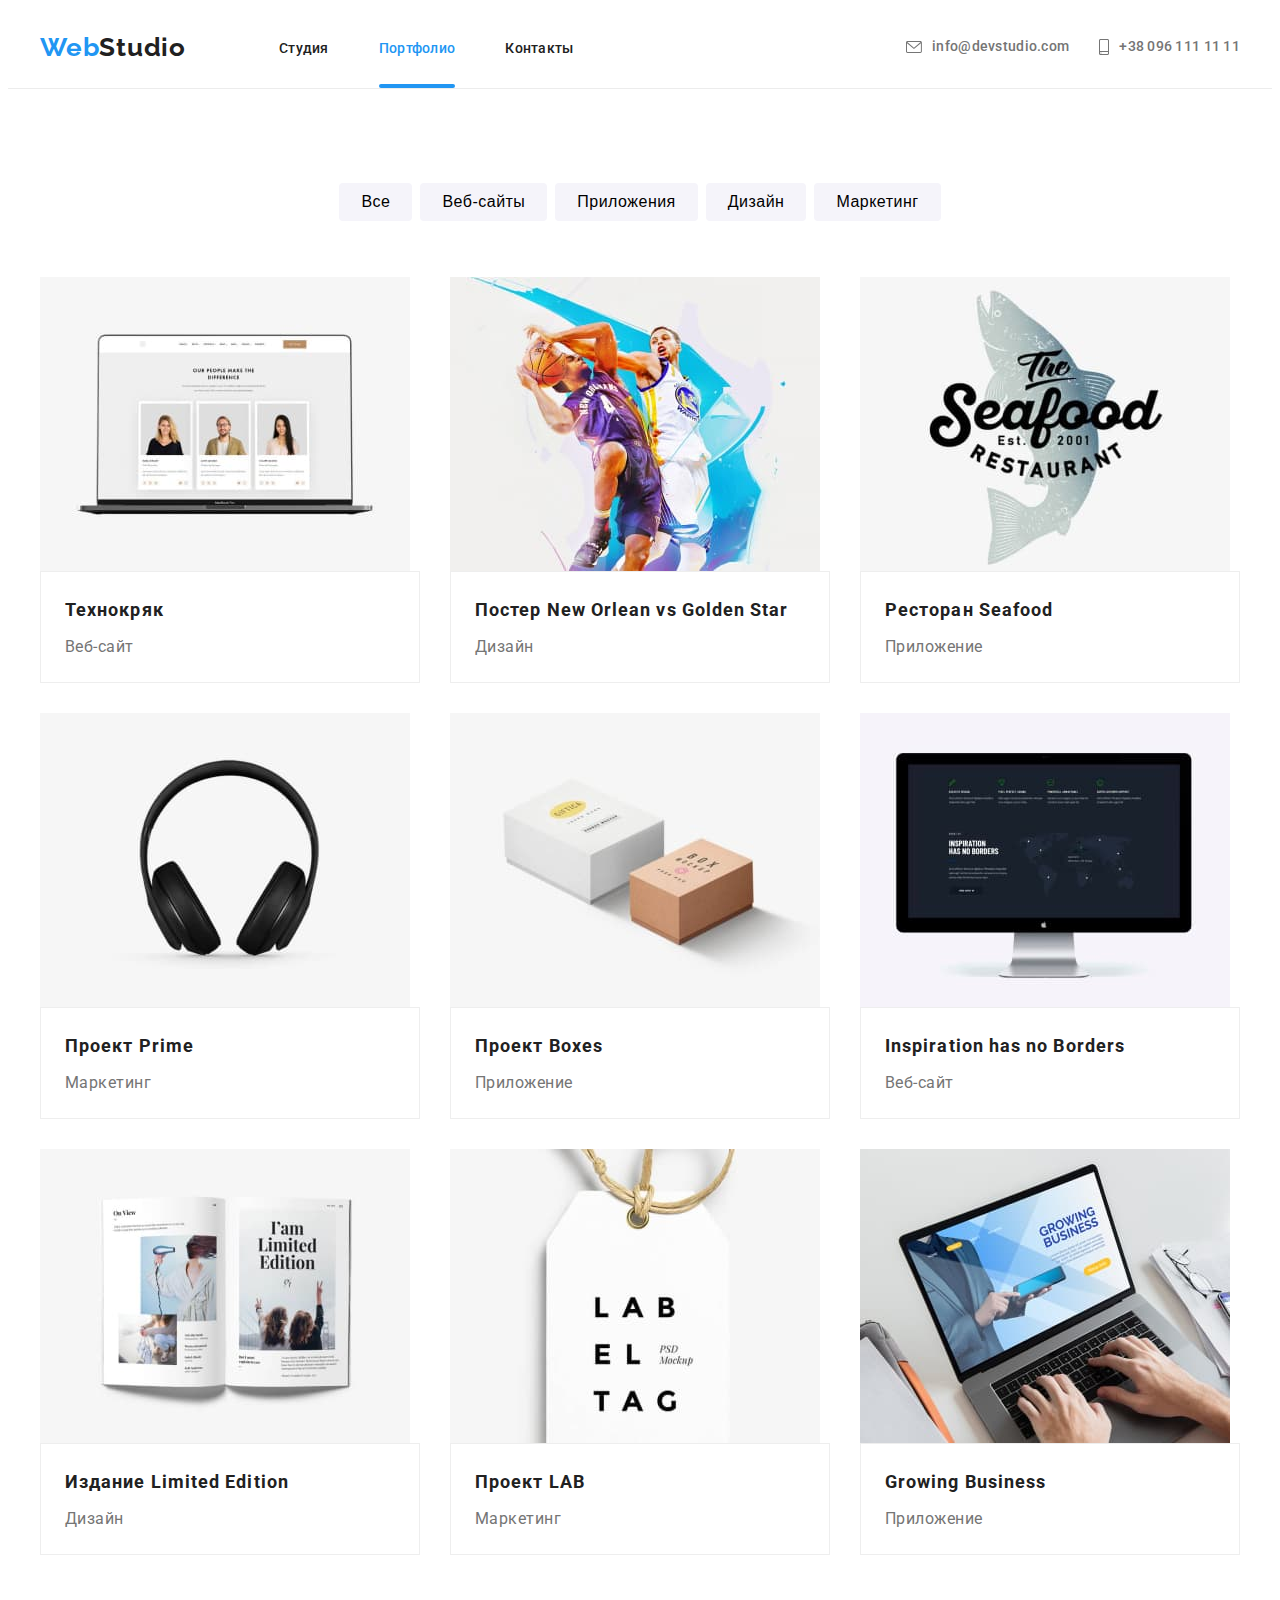
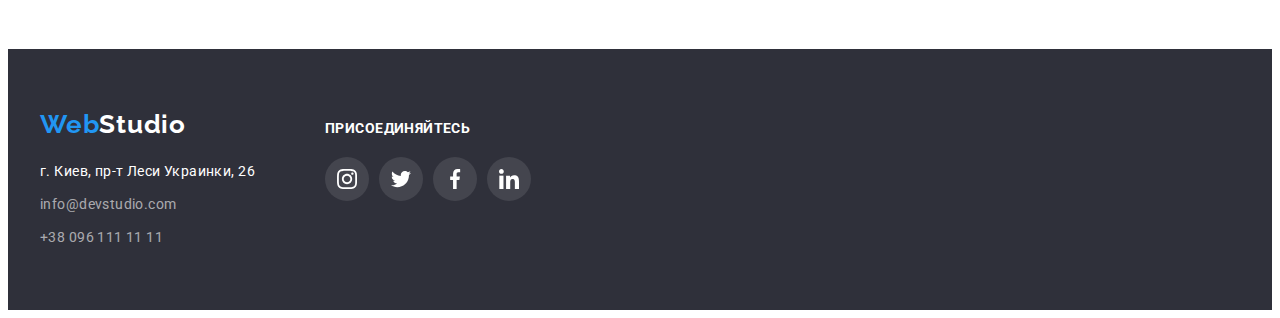
==== portfolio.html @ 65406789 "сделал модалку" ====
<!DOCTYPE html>
<html lang="ru">

<head>
    <meta charset="UTF-8">
    <meta http-equiv="X-UA-Compatible" content="IE=edge">
    <meta name="viewport" content="width=device-width, initial-scale=1.0">
    <title>Портфолио</title>
    <link rel="preconnect" href="https://fonts.gstatic.com">
    <link
        href="https://fonts.googleapis.com/css2?family=Raleway:wght@700&family=Roboto:wght@400;500;700;900&display=swap"
        rel="stylesheet">
    <link rel="stylesheet" href="https://cdnjs.cloudflare.com/ajax/libs/modern-normalize/1.0.0/modern-normalize.min.css"
        integrity="sha512-ISS7cAi1PEhQ8jnbJpJZMd29NlhNj4AWYyLOSp2CE/CsHxTCu+r+t0D2yoJudVrd0/8fTVPUVDzY5Tvli75u/g=="
        crossorigin="anonymous" />
    <link
        rel="stylesheet"
        href="https://cdnjs.cloudflare.com/ajax/libs/animate.css/4.1.1/animate.min.css" />
    <link rel="stylesheet" href="./css/styles.css">
</head>

<body>

    <!--main navigation-->
    <header class="header">
        <div class="container">
            <nav class="navigation">
                <a class="logo logo-dark link" href="./index.html" lang="en">
                    <span class="logo-item">Web</span>Studio</a>

                <ul class="navigation-list list">
                    <li class="navigation-item">
                        <a class="navigation-link link" href="./index.html">Студия</a>
                    </li>

                    <li class="navigation-item">
                        <a class="current navigation-link link" href="./portfolio.html">Портфолио</a>
                    </li>

                    <li class="navigation-item">
                        <a class="navigation-link link" href="">Контакты</a>
                    </li>
                </ul>

            </nav>
            <ul class="navigation-adress list adress-link-dark">
                <li class="navigation-adress-item">
                    <a class="mail-link link" href="mailto:info@devstudio.com">
                        <svg class="mail-icon" width="16px" height="12px">
                            <use href="./images/sprite.svg/symbol-defs.svg#icon-envelope"></use>
                        </svg>
                        info@devstudio.com</a>
                </li>

                <li class="navigation-adress-item">
                    <a class="tel-link link" href="tel:+380961111111">
                        <svg class="tel-icon" width="10px" height="16px">
                            <use href="./images/sprite.svg/symbol-defs.svg#icon-smartphone"></use>
                        </svg>
                        +38 096 111 11 11</a>
                </li>
            </ul>
        </div>
    </header>

    <!--navigation through projects-->
    <main>
        <section class="navigation-projects">
            <div class="container">

                <ul class="navigation-projects-list list">
                    <li class="navigation-projects-item">
                        <button class="navigation-btn" type="button">Все</button>
                    </li>

                    <li class="navigation-projects-item">
                        <button class="navigation-btn" type="button">Веб-сайты</button>
                    </li>

                    <li class="navigation-projects-item">
                        <button class="navigation-btn" type="button">Приложения</button>
                    </li>

                    <li class="navigation-projects-item">
                        <button class="navigation-btn" type="button">Дизайн</button>
                    </li>

                    <li class="navigation-projects-item">
                        <button class="navigation-btn" type="button">Маркетинг</button>
                    </li>
                </ul>
            </div>
            <!--work examples-->
            <div class="container">
                <h2 class="visually-hidden">Проэкты</h2>

                <ul class="projects-list list">
                    <li class="projects-item">
                        <a class="projects-link link" href="">
                            <div class="projects-image">
                                <img src="./images/projects/project1.jpg" alt="на єкране ноутбука анкеті людей"
                                    width="370" height="294">
                                    <p class="overlay">
                                        Технокряк это современная площадка распространения коронавируса. Компании используют эту платформу для цифрового шпионажа и атак на защищённые сервера конкурентов.
                                    </p>
                            </div>
                            <div class="projects-list-wrapper">
                                <h3 class="name-project">Технокряк</h3>
                                <p class="style-project">Веб-сайт</p>
                            </div>
                        </a>
                    </li>

                    <li class="projects-item">
                        <a class="projects-link link" href="">
                            <div class="projects-image">
                                <img src="./images/projects/project2.jpg" alt="два баскетболиста с мячом" width="370"
                                    height="294">
                                     <p class="overlay">
                                        Технокряк это современная площадка распространения коронавируса. Компании используют эту платформу для цифрового шпионажа и атак на защищённые сервера конкурентов.
                                    </p>
                            </div>
                            <div class="projects-list-wrapper">
                                <h3 class="name-project">Постер New Orlean vs Golden Star</h3>
                                <p class="style-project">Дизайн</p>
                            </div>
                        </a>
                    </li>

                    <li class="projects-item">
                        <a class="projects-link link" href="">
                            <div class="projects-image">
                                <img src="./images/projects/project3.jpg" alt="логотип ресторана Seafood" width="370"
                                    height="294">
                                     <p class="overlay">
                                        Технокряк это современная площадка распространения коронавируса. Компании используют эту платформу для цифрового шпионажа и атак на защищённые сервера конкурентов.
                                    </p>
                            </div>
                            <div class="projects-list-wrapper">
                                <h3 class="name-project">Ресторан Seafood</h3>
                                <p class="style-project">Приложение</p>
                            </div>
                        </a>
                    </li>

                    <li class="projects-item">
                        <a class="projects-link link" href="">
                            <div class="projects-image">
                                <img src="./images/projects/project4.jpg" alt="наушники" width="370" 
                                height="294">
                                    <p class="overlay">
                                        Технокряк это современная площадка распространения коронавируса. Компании используют эту платформу для цифрового шпионажа и атак на защищённые сервера конкурентов.
                                    </p>
                            </div>
                            <div class="projects-list-wrapper">
                                <h3 class="name-project">Проект Prime</h3>
                                <p class="style-project">Маркетинг</p>
                            </div>
                        </a>
                    </li>

                    <li class="projects-item">
                        <a class="projects-link link" href="">
                            <div class="projects-image">
                                <img src="./images/projects/project5.jpg" alt="закрытые коробочки" width="370"
                                    height="294">
                                     <p class="overlay">
                                        Технокряк это современная площадка распространения коронавируса. Компании используют эту платформу для цифрового шпионажа и атак на защищённые сервера конкурентов.
                                    </p>
                            </div>
                            <div class="projects-list-wrapper">
                                <h3 class="name-project">Проект Boxes</h3>
                                <p class="style-project">Приложение</p>
                            </div>
                        </a>
                    </li>

                    <li class="projects-item">
                        <a class="projects-link link" href="">
                            <div class="projects-image">
                                <img src="./images/projects/project6.jpg" alt="монитор" width="370" 
                                height="294">
                                 <p class="overlay">
                                        Технокряк это современная площадка распространения коронавируса. Компании используют эту платформу для цифрового шпионажа и атак на защищённые сервера конкурентов.
                                    </p>
                            </div>
                            <div class="projects-list-wrapper">
                                <h3 class="name-project" lang="en">Inspiration has no Borders</h3>
                                <p class="style-project">Веб-сайт</p>
                            </div>
                        </a>
                    </li>

                    <li class="projects-item">
                        <a class="projects-link link" href="">
                            <div class="projects-image">
                                <img src="./images/projects/project7.jpg" alt="развернутый журнал" width="370"
                                    height="294">
                                     <p class="overlay">
                                        Технокряк это современная площадка распространения коронавируса. Компании используют эту платформу для цифрового шпионажа и атак на защищённые сервера конкурентов.
                                    </p>
                            </div>
                            <div class="projects-list-wrapper">
                                <h3 class="name-project">Издание Limited Edition</h3>
                                <p class="style-project">Дизайн</p>
                            </div>
                        </a>
                    </li>

                    <li class="projects-item">
                        <a class="projects-link link" href="">
                            <div class="projects-image">
                                <img src="./images/projects/project8.jpg" alt="ярлык компании LAB" width="370"
                                    height="294">
                                     <p class="overlay">
                                        Технокряк это современная площадка распространения коронавируса. Компании используют эту платформу для цифрового шпионажа и атак на защищённые сервера конкурентов.
                                    </p>
                            </div>
                            <div class="projects-list-wrapper">
                                <h3 class="name-project">Проект LAB</h3>
                                <p class="style-project">Маркетинг</p>
                            </div>
                        </a>
                    </li>

                    <li class="projects-item">
                        <a class="projects-link link" href="">
                            <div class="projects-image">
                                <img src="./images/projects/project9.jpg" alt="человек работает на ноутбуке" width="370"
                                    height="294">
                                     <p class="overlay">
                                        Технокряк это современная площадка распространения коронавируса. Компании используют эту платформу для цифрового шпионажа и атак на защищённые сервера конкурентов.
                                    </p>
                            </div>
                            <div class="projects-list-wrapper">
                                <h3 class="name-project" lang="en">Growing Business</h3>
                                <p class="style-project">Приложение</p>
                            </div>
                        </a>
                    </li>
                </ul>
            </div>
        </section>

    </main>

    <!--footer-->
    <footer class="footer">
        <div class="footer-conteiner container">
            <div class="footer-conteiner-adress">
                <div class="footer-conteiner-adress-logo">
                    <a class="logo logo-light link" href="./index.html" lang="en">
                        <span class="logo-item">Web</span>Studio</a>
                </div>

                <!--contacts-->
                <address class="address adress-link-light">

                    <ul class="address-list list">
                        <li class="address-item">
                            <a class="adress-link adress-link-light link" href="https://goo.gl/maps/1gWRvmP1qEhktMv16"
                                target="_blank" rel="noopener noreferrer">г. Киев, пр-т Леси Украинки, 26</a>
                        </li>

                        <li class="address-item">
                            <a class="adress-link link" href="mailto:info@devstudio.com">info@devstudio.com</a>
                        </li>

                        <li class="address-item">
                            <a class="adress-link link" href="tel:+380961111111">+38 096 111 11 11</a>
                        </li>
                    </ul>
                </address>
            </div>

            <div class="social-footer-conteiner">
                <b class="social-footer-title">
                    Присоединяйтесь
                </b>
                <ul class="social-footer-list list">
                    <li class="social-footer-item">
                        <a href="" class="social-footer-link link">
                            <svg class="social-footer-icon" width="20px" height="20px">
                                <use href="./images/sprite.svg/symbol-defs.svg#icon-instagram"></use>
                            </svg>
                        </a>
                    </li>
                    <li class="social-footer-item">
                        <a href="" class="social-footer-link link">
                            <svg class="social-footer-icon" width="20px" height="20px">
                                <use href="./images/sprite.svg/symbol-defs.svg#icon-twitter"></use>
                            </svg>
                        </a>
                    </li>
                    <li class="social-footer-item">
                        <a href="" class="social-footer-link link">
                            <svg class="social-footer-icon" width="20px" height="20px">
                                <use href="./images/sprite.svg/symbol-defs.svg#icon-facebook"></use>
                            </svg>
                        </a>
                    </li>
                    <li class="social-footer-item">
                        <a href="" class="social-footer-link link">
                            <svg class="social-footer-icon" width="20px" height="20px">
                                <use href="./images/sprite.svg/symbol-defs.svg#icon-linkedin"></use>
                            </svg>
                        </a>
                    </li>
                </ul>
            </div>
        </div>
    </footer>

</body>

</html>
---- css/styles.css ----
:root {
  --main-font: Roboto, sans-serif;
  --secondary-font: Raleway, sans-serif;
  --main-color: #212121;
  --secondary-color: #757575;
  --accent-color: #2196F3;
  --overlay-color: rgba(33, 150, 243, 0.9);
  --color-active-icon: #fff;
  --margin-bottom-title: 50px;
  --padding-top-section: 94px;
  --padding-bottom-section: 94px;
  --margin-left-top: 30px;
}

.link {
  text-decoration: none;
}

.list {
  list-style: none;
}

.address {
  font-style: normal;
}

h1,
h2,
h3,
h4,
h5,
h6,
p {
  margin: 0;
}

ul,
ol {
  margin: 0;
  padding: 0;
}

img {
  display: block;
  max-width: 100%;
}

a.current {
  color: var(--accent-color);
}

.logo-light {
  color: #ffffff;
}

.logo-dark {
  color: #212121
}

.adress-link-light {
  color: #ffffff;
}

.adress-link-dark {
  color: #ffffff99;
}

body {
  font-family: var(--main-font);
  color: var(--main-color);
}

.visually-hidden {
  position: absolute !important;
  clip: rect(1px 1px 1px 1px);
  /* IE6, IE7 */
  clip: rect(1px, 1px, 1px, 1px);
  padding: 0 !important;
  border: 0 !important;
  height: 1px !important;
  width: 1px !important;
  overflow: hidden;
}

.container {
  width: 1200px;
  margin: 0 auto;
  padding-left: 15px;
  padding-right: 15px;
  /*background: rgb(168, 38, 38);*/
}

/*==========COMPONENTS===========*/


.logo {
  font-family: var(--secondary-font);
  font-weight: 700;
  font-size: 26px;
  line-height: 1.19;
  letter-spacing: 0.03em;
}

.logo-item {
  font-family: var(--secondary-font);
  font-weight: 700;
  font-size: 26px;
  line-height: 1.19;
  letter-spacing: 0.03em;
  color: var(--accent-color);
}

.title {
  font-weight: 700;
  font-size: 36px;
  line-height: 1.17;
  text-align: center;
  letter-spacing: 0.03em;
}

.sotial-list-icon {
  fill: #AFB1B8;  
  transition: fill 250ms cubic-bezier(0.4, 0, 0.2, 1);
 }

.sotial-list {
  display: flex;
  align-items: center;
}

.sotial-list-link {
  width: 44px;
  height: 44px;
  border-radius: 50%;
  display: flex;
  justify-content: center;
  align-items: center;
  transition: background-color 250ms cubic-bezier(0.4, 0, 0.2, 1);

}

.sotial-list-link:hover,
.sotial-list-link:focus {
  background-color: var(--accent-color);
}

.sotial-list-link:hover .sotial-list-icon,
.sotial-list-link:focus .sotial-list-icon {
  fill: var(--color-active-icon);
}

.sotial-list {
  justify-content: space-between;
}

.footer-container {
  display: flex;
  align-items: baseline;
}

/*==========END COMPONENTS===========*/

/*==========HEADER===========*/
.header {
  padding-top: 24px;
  padding-bottom: 25px;
  border-bottom: 1px solid #ECECEC;
}

.navigation {
  display: flex;
}

.header .logo {
  margin-right: 93px;
}

.navigation-list {
  display: flex;
  align-items: center;
}


.navigation-item:not(:last-child) {
  margin-right: 50px;
}

.navigation-link {
  font-weight: 500;
  font-size: 14px;
  line-height: 1.14;
  letter-spacing: 0.02em;
  color: var(--main-font);
  transition: color 250ms cubic-bezier(0.4, 0, 0.2, 1);
  
}

.navigation-link:hover,
.navigation-link:focus {
  color: var(--accent-color);
}

.navigation-adress-item:not(:last-child) {
  margin-right: 30px;
}

.navigation-link.current {
position: relative;
padding-bottom: 32px;
}

.navigation-link.current::after {
content: "";

position: absolute;
display: block;
width: 100%;
height: 4px;
left: 0;
bottom: 0;

background: var(--accent-color);
border-radius: 2px;
}

.navigation-adress {
  display: flex;
  margin-left: auto;
}

.mail-icon {
  margin-right: 10px;
  fill: var(--secondary-color);
  transition: fill 250ms cubic-bezier(0.4, 0, 0.2, 1);
  
}

.mail-link:hover,
.mail-link:focus {
  color: var(--accent-color);
}

.tel-icon {
  margin-right: 10px;
  fill: var(--secondary-color);
  transition: fill 250ms cubic-bezier(0.4, 0, 0.2, 1);
}

.tel-link:hover .tel-icon,
.tel-link:focus .tel-icon {
  fill: var(--accent-color);
}

.mail-link {
  font-weight: 500;
  font-size: 14px;
  line-height: 1.14;
  letter-spacing: 0.02em;
  color: var(--secondary-color);
    display: flex;
    align-items: center;
    justify-content: center;
    transition: color 250ms cubic-bezier(0.4, 0, 0.2, 1);
}

.mail-link:hover .mail-icon,
.mail-link:focus .mail-icon {
  fill: var(--accent-color);
}

.tel-link {
  font-weight: 500;
  font-size: 14px;
  line-height: 1.14;
  letter-spacing: 0.02em;
  color: var(--secondary-color);
    display: flex;
    align-items: center;
    justify-content: center;
    transition: color 250ms cubic-bezier(0.4, 0, 0.2, 1);
}

.tel-link:hover,
.tel-link:focus {
  color: var(--accent-color);
}

.header .container {
  display: flex;
  align-items: center;
}

/*==========END HEADER===========*/

/*==========HERO===========*/


.hero {
  padding-top: 200px;
  padding-bottom: 210px;
  background: #2F303A;
  margin: 0 auto;
  max-width: 1600px;
  height: 600px;
  margin-left: auto;
  margin-right: auto;
  background-image: linear-gradient(to right,
      rgba(47, 48, 58, 0.4),
      rgba(47, 48, 58, 0.4)),
    url(../images/main-logo/logo.jpg);
  background-repeat: no-repeat;
  background-position: center;
  background-size: cover;
}

.hero .container {
  align-items: center;
}

.hero-title {
  max-width: 696px;
  margin: 0 auto 30px;
  font-weight: 900;
  font-size: 44px;
  line-height: 1.36;
  text-align: center;
  letter-spacing: 0.06em;
  text-transform: uppercase;
  color: #FFFFFF;
}

.hero-btn {
  min-width: 200px;
  font-weight: 700;
  font-size: 16px;
  line-height: 1.88;
  display: flex;
  align-items: center;
  text-align: center;
  letter-spacing: 0.06em;
  color: #FFFFFF;
  background: var(--accent-color);
  cursor: pointer;
  margin: auto;
  border: none;
  border-radius: 4px;
  padding: 10px 32px 10px 32px;
}

.hero-btn:hover,
.hero-btn:focus {
  box-shadow: 0px 4px 4px rgba(0, 0, 0, 0.15);
}

/*==========END HERO===========*/

/*==========PRIORITIES===========*/
.priorities {
  padding-top: var(--padding-top-section);
  padding-bottom: 47px;
}

.priorities .container {
  display: flex;
}

.priorities-list {
  display: flex;
  margin-left: calc(-1 * var(--margin-left-top));
  margin-top: calc(-1 * var(--margin-left-top));
}

.priorities-div-icon {
  display: flex;
  align-items: center;
  justify-content: center;
  background: #F5F4FA;
  border-radius: 4px;
  width: 270px;
  height: 120px;
  margin-bottom: 30px;
}

.priorities-title {
  font-weight: 700;
  font-size: 14px;
  line-height: 1.14;
  letter-spacing: 0.03em;
  text-transform: uppercase;
  margin-bottom: 10px;
}

.priorities-description {
  font-size: 14px;
  line-height: 1.71;
  letter-spacing: 0.03em;
  color: var(--secondary-color);
}

.priorities-item {
  flex-basis: calc(100% / 3 - var(--margin-left-top));
  margin-left: var(--margin-left-top);
  margin-top: var(--margin-left-top);
}

/*==========END PRIORITIES===========*/

/*=======organization`s activities=======*/
.work {
  padding-top: 47px;
  padding-bottom: var(--padding-bottom-section);
}

.work .container {
  align-items: center;
}

.work-list {
  display: flex;
  flex-wrap: wrap;
  margin-left: calc(-1 * var(--margin-left-top));
  margin-top: calc(-1 * var(--margin-left-top));
}

.work-item {
  flex-basis: calc(100% / 3 - var(--margin-left-top));
  margin-left: var(--margin-left-top);
  margin-top: var(--margin-left-top);
  position: relative;
}

.work>.container .title {
  margin-bottom: var(--margin-bottom-title);
}

.work-item-description {
  font-family: var(--main-font);
  font-style: normal;
  font-weight: 700;
  font-size: 14px;
  line-height: 1.14;
  text-align: center;
  letter-spacing: 0.03em;
  text-transform: uppercase;
  color: var(--color-active-icon);

  position: absolute;
   bottom: 0;
   right: 0;
   width: 100%;
  padding-top: 27px;
  padding-bottom: 27px;
  background: rgba(47, 48, 58, 0.8);
}

/*=======END organization`s activities=======*/

/*==========TEAM===========*/
.team {
  background: #F5F4FA;
  padding-top: var(--padding-top-section);
  padding-bottom: var(--padding-bottom-section);
}

.team .container {
  align-items: center;
}

.name-person {
  font-weight: 500;
  font-size: 16px;
  line-height: 1.19;
  text-align: center;
  letter-spacing: 0.03em;
  margin-bottom: 10px;
}

.position {
  font-size: 16px;
  line-height: 1.19;
  text-align: center;
  letter-spacing: 0.03em;
  color: var(--secondary-color);
  margin-bottom: 16px;
}

.team>.container .title {
  margin-bottom: var(--margin-bottom-title);
}

.team-list {
  display: flex;
  flex-wrap: wrap;
  margin-left: calc(-1 * var(--margin-left-top));
  margin-top: calc(-1 * var(--margin-left-top));
}


.team-item {
  flex-basis: calc(100% / 4 - var(--margin-left-top));
  margin-left: var(--margin-left-top);
  margin-top: var(--margin-left-top);
  background: #FFFFFF;
  box-shadow: 0px 1px 3px rgba(0, 0, 0, 0.12), 0px 1px 1px rgba(0, 0, 0, 0.14), 0px 2px 1px rgba(0, 0, 0, 0.2);
  border-radius: 0px 0px 4px 4px;

}

.team-item-box {
  padding-top: 30px;
  padding-bottom: 30px;
  padding-left: 32px;
  padding-right: 32px;
}

/*==========END TEAM===========*/

/*==========CLIENTS===========*/

.clients>.container .title {
  margin-bottom: 50px;
}

.clients {
  /* background: #E5E5E5; */
  padding-top: var(--padding-top-section);
  padding-bottom: var(--padding-bottom-section);
}

.clients-list {
  display: flex;
  margin-left: calc(-1 * var(--margin-left-top));
  margin-top: calc(-1 * var(--margin-left-top));
}

.clients-item {
  width: 170px;
  height: 90px;
  flex-basis: calc(100% / 6 - var(--margin-left-top));
  margin-left: var(--margin-left-top);
  margin-top: var(--margin-left-top);
}

.clients-link {
  display: flex;
  align-items: center;
  justify-content: center;
  width: 100%;
  height: 100%;
  border: 1px solid #AFB1B8;
  border-radius: 4px;
  
  transition: borderl 250ms cubic-bezier(0.4, 0, 0.2, 1),
  border-radius 250ms cubic-bezier(0.4, 0, 0.2, 1);
}

.clients-icon {
  fill: #AFB1B8;
  transition: fill 250ms cubic-bezier(0.4, 0, 0.2, 1);
}

.clients-link:focus,
.clients-link:hover {
  border: 1px solid var(--accent-color);
  border-radius: 4px;
}

.clients-link:focus .clients-icon,
.clients-link:hover .clients-icon {
  fill: var(--accent-color);
}

/*==========END CLIENTS===========*/

/*==========FOOTER===========*/
.footer {
  padding-top: 60px;
  padding-bottom: 60px;
  background: #2F303A;
  
}

.footer .container {
  display: flex;
  align-items: baseline;
}

.footer-conteiner-adress {
  margin-right: 70px;
}

.address-list {
  margin-top: 20px;
}

.address-item:not(:last-child) {
  margin-bottom: 9px;
}

.adress-link {
  font-size: 14px;
  line-height: 1.71;
  letter-spacing: 0.03em;
  color: rgba(255, 255, 255, 0.6);

}

.social-footer-conteiner {
  width: 206px;
  height: 80px;
}

.social-footer-title {
  font-family: Roboto;
  font-weight: 700;
  font-size: 14px;
  line-height: 1.14;
  letter-spacing: 0.03em;
  text-transform: uppercase;
  color: #FFFFFF;
  margin-bottom: 20px;
  display: block;
}

.social-footer-list {
  display: flex;
  align-items: center;
  justify-content: center;
}

.social-footer-item:not(:last-child) {
  margin-right: 10px;
}

.social-footer-link {
  display: flex;
  align-items: center;
  justify-content: center;
  width: 44px;
  height: 44px;
  border-radius: 50%;
  background-color: #ffffff1a;
  transition: background-color 250ms cubic-bezier(0.4, 0, 0.2, 1);
}

.social-footer-icon {
  fill: var(--color-active-icon);
}

.social-footer-link:hover,
.social-footer-link:focus {
  background-color: var(--accent-color);
}

.address-item>.adress-link-light {
  color: #FFFFFF;
}

.subscription-container {
  width: 570px;
  height: 86px;
  margin-left: 93px;
  }

.subscription-text {
  display: block;
  font-family: var(--main-font);
  font-style: normal;
  font-weight: 700;
  font-size: 14px;
  line-height: 1.14;
  letter-spacing: 0.03em;
  text-transform: uppercase;
  color: var(--color-active-icon);
  margin-bottom: 20px;
}

.subscription-input {
  display: inline-block;
  width: 358px;
  height: 50px;
  border: 1px solid rgba(255, 255, 255, 0.3);
  box-sizing: border-box;
  filter: drop-shadow(0px 4px 4px rgba(0, 0, 0, 0.15));
  border-radius: 4px;
  background-color: transparent;
  padding-left: 16px;
  margin-top: 20px;

  font-family: var(--main-font);
  font-style: normal;
  font-weight: 400;
  font-size: 16px;
  line-height: 1.25;
  display: flex;
  align-items: center;
  letter-spacing: 0.03em;
 
}

.subscription-input::placeholder {
  color: rgba(255, 255, 255, 0.6);
}

.subscription-btn {
width: 200px;
height: 50px;
background: var(--accent-color);
box-shadow: 0px 4px 4px rgba(0, 0, 0, 0.15);
border-radius: 4px;
padding-left: 29px;

font-family: var(--main-font);
font-style: normal;
font-weight: 700;
font-size: 16px;
line-height: 1.88;
display: flex;
align-items: center;
text-align: center;
letter-spacing: 0.06em;
color: var(--color-active-icon);

}

.subscription-icon {
  margin-left: 10px;
  fill: var(--color-active-icon);
}
/*==========END FOOTER===========*/


/*=========================PORTFOLIO======================*/


/*=====NAVIGATION THROUGH PROJECTS=====*/
.navigation-projects .container {
  display: flex;
  justify-content: center;
}

.navigation-projects {
  padding-top: var(--padding-top-section);
  padding-bottom: var(--padding-bottom-section);

}

.navigation-projects-list {
  display: flex;
  margin-bottom: 56px;
}

.navigation-projects-item:not(:last-child) {
  margin-right: 8px;
}

.navigation-btn {
  min-width: 73px;
  font-weight: 500;
  font-size: 16px;
  line-height: 1.63;
  text-align: center;
  letter-spacing: 0.03em;
  cursor: pointer;
  background: #F5F4FA;
  border-radius: 4px;
  border: none;
  padding: 6px 22px 6px 22px;

  transition: box-shadow 250ms cubic-bezier(0.4, 0, 0.2, 1),
  background-color 250ms cubic-bezier(0.4, 0, 0.2, 1),
  color 250ms cubic-bezier(0.4, 0, 0.2, 1),
  cursor 250ms cubic-bezier(0.4, 0, 0.2, 1),
  border-radius 250ms cubic-bezier(0.4, 0, 0.2, 1);
}

.navigation-btn:hover,
.navigation-btn:focus {
  color: #ffffff;
  background: var(--accent-color);
  box-shadow: 0px 3px 1px rgba(0, 0, 0, 0.1), 0px 1px 2px rgba(0, 0, 0, 0.08), 0px 2px 2px rgba(0, 0, 0, 0.12);
  border-radius: 4px;
}

/*=====END NAVIGATION THROUGH PROJECTS=====*/

/*=============WORK EXAMPLES==============*/
.projects-list {
  display: flex;
  flex-wrap: wrap;
  margin-left: calc(-1 * var(--margin-left-top));
  margin-top: calc(-1 * var(--margin-left-top));
}

.projects-item {
  flex-basis: calc(100% / 3 - var(--margin-left-top));
  margin-left: var(--margin-left-top);
  margin-top: var(--margin-left-top);
  background: #FFFFFF;
  position: relative;
}

.projects-item:focus,
.projects-item:hover {
  box-shadow: 0px 1px 1px rgba(0, 0, 0, 0.12),
    0px 4px 4px rgba(0, 0, 0, 0.06),
    1px 4px 6px rgba(0, 0, 0, 0.16);
}

.projects-list-wrapper {
  padding: 20px 24px 20px 24px;
  background: #FFFFFF;
  border: 1px solid #EEEEEE;
  box-sizing: border-box;
}

.name-project {
  font-weight: 700;
  font-size: 18px;
  line-height: 2.0;
  letter-spacing: 0.06em;
  margin-bottom: 4px;
  color: var(--main-color);
}

.style-project {
  font-size: 16px;
  line-height: 1.88;
  letter-spacing: 0.03em;
  color: var(--secondary-color);
}

.overlay {
  position: absolute;
  top: 0;
  left: 0;
  background: var(--overlay-color);
  font-weight: 400;
  font-family: var(--main-font);
  font-size: 18px;
  line-height: 1.56;
  letter-spacing: 0.03em;
  color: var(--color-active-icon);
  padding: 63px 24px 63px 24px;
  height: 100%;
  width: 100%;
  /* overflow: scroll; */
  
  transform: translateY(100%);
  transition: transform 250ms cubic-bezier(0.4, 0, 0.2, 1);
}

.projects-image {
  position: relative;
  overflow: hidden;
}

.projects-link:hover .overlay, 
.projects-link:focus .overlay {
transform: translateY(0%);
}
/*=============END WORK EXAMPLES==============*/

.backdrop {
  position: fixed;
  top: 0;
  left: 0;
  height: 100vh;
  width: 100vw;
  background: rgba(0, 0, 0, 0.2);
  opacity: 1;
  transition: opacity 250ms cubic-bezier(0.4, 0, 0.2, 1),
  visibility 250ms cubic-bezier(0.4, 0, 0.2, 1),
  pointer-events 250ms cubic-bezier(0.4, 0, 0.2, 1);
}

.modal {
  position: absolute;
  top: 50%;
  left: 50%;
  transform: translate(-50%, -50%);
  width: 528px;
  height: 581px;
  background: var(--color-active-icon);
  box-shadow: 0px 1px 3px rgba(0, 0, 0, 0.12),
  0px 1px 1px rgba(0, 0, 0, 0.14),
  0px 2px 1px rgba(0, 0, 0, 0.2);
  border-radius: 4px;
}

.model-close-btn {
  position: absolute;
  top: 8px;
  right: 8px;
  width: 30px;
  height: 30px;
  background: #FFFFFF;
  border: 1px solid rgba(0, 0, 0, 0.1);
  border-radius: 50%;
  cursor: pointer;
}

.is-hidden {
opacity: 0;
visibility: hidden;
pointer-events: none;
}

.modal-form-field {
 font-family: var(--main-font);
 font-style: normal;
 font-weight: 400;
 font-size: 12px;
 line-height: 1.17;
 letter-spacing: 0.01em;

 color: var(--secondary-color);
 margin-bottom: 10px;
}

.modal-form {
  padding: 40px;
   display: flex;
   flex-direction: column;
  }

.modal-form-text {
font-family: var(--main-font);
font-style: normal;
font-weight: 700;
font-size: 20px;
line-height: 1.15;
text-align: center;
letter-spacing: 0.03em;
color: var(--main-color);
margin-bottom: 12px;
}

.modal-form-icon {
  position: absolute;
  top: 50%;
  left: 15px;
  transform: translateY(-50%);
  fill: var(--main-color);  

  transition: fill 250ms cubic-bezier(0.4, 0, 0.2, 1);
}

.model-close-icon: {
  fill: #000;
  transition: fill 250ms cubic-bezier(0.4, 0, 0.2, 1);
}

.model-close-btn:focus .model-close-icon,
.model-close-btn:hover .model-close-icon  {
  fill: var(--accent-color);
}

.modal-form-input-wrapper {
  position: relative;
}

.modal-form-input {
  width: 100%;
  height: 40px;
  border: 1px solid rgba(33, 33, 33, 0.2);
  box-sizing: border-box;
  border-radius: 4px;
  padding-left: 42px;
  margin-top: 4px;
  cursor: pointer;

  transition: border-color 250ms cubic-bezier(0.4, 0, 0.2, 1);
}

.modal-form-input:focus {
  outline: none;
  border-color: var(--accent-color);
}

.modal-form-input:focus + .modal-form-icon {
  fill: var(--accent-color);
}

.modal-form-message {
  height: 120px;
  border: 1px solid rgba(33, 33, 33, 0.2);
  box-sizing: border-box;
  border-radius: 4px;
  margin-top: 4px;
  width: 100%;
  padding: 12px 16px;
  font-family: var(--main-font);
  font-style: normal;
  font-weight: 400;
  font-size: 14px;
  line-height: 1.14;
  letter-spacing: 0.01em;
  resize: none;
  cursor: pointer;

  transition: border-color 250ms cubic-bezier(0.4, 0, 0.2, 1);
}

.modal-form-message::placeholder {
  color: #75757580;
  }

.modal-form-message:focus {
  outline: none;
  border-color: var(--accent-color);
}

.modal-form-check-desc {
  font-family:var(--main-font);
  font-style: normal;
  font-weight: 400;
  font-size: 14px;
  line-height: 1.71;
  letter-spacing: 0.03em;
  display: flex;
  flex-wrap: wrap;
  align-items: center;
  justify-content: center;
  color: var(--secondary-color);
  margin-bottom: 40px;
}

.modal-form-link {
  color: var(--accent-color);
}

.modal-form-check-desc::before {
 display: block;
 content: "";
  width: 16px;
  height: 15px;
  border: 2px solid var(--main-color);
  border-radius: 2px;
  cursor: pointer;
  margin-right: 8px;
  
  transition: background-color 250ms cubic-bezier(0.4, 0, 0.2, 1);
}

.modal-form-term:checked+.modal-form-check-desc::before {
  background-color: var(--accent-color);
  background-image: url(../images/modal-item/choice.svg);
  border: 2px solid transparent;
  background-origin: content-box;
  background-size: contain;
  background-repeat: no-repeat;
}

.modal-form-term:focus+.modal-form-check-desc::before {
  outline: 1px solid var(--accent-color);
}

.modal-form-btn {
  max-width: 200px;
  height: 50px;
  padding: 10px 55px 10px 56px;
  background: var(--accent-color);
  box-shadow: 0px 4px 4px rgba(0, 0, 0, 0.15);
  border-radius: 4px;
  cursor: pointer;
  font-family: var(--main-font);
  font-style: normal;
  font-weight: 700;
  font-size: 16px;
  line-height: 1.88;
  display: flex;
  align-items: center;
  text-align: center;
  letter-spacing: 0.06em;
  margin: 0 auto;

  color: var(--color-active-icon);
}
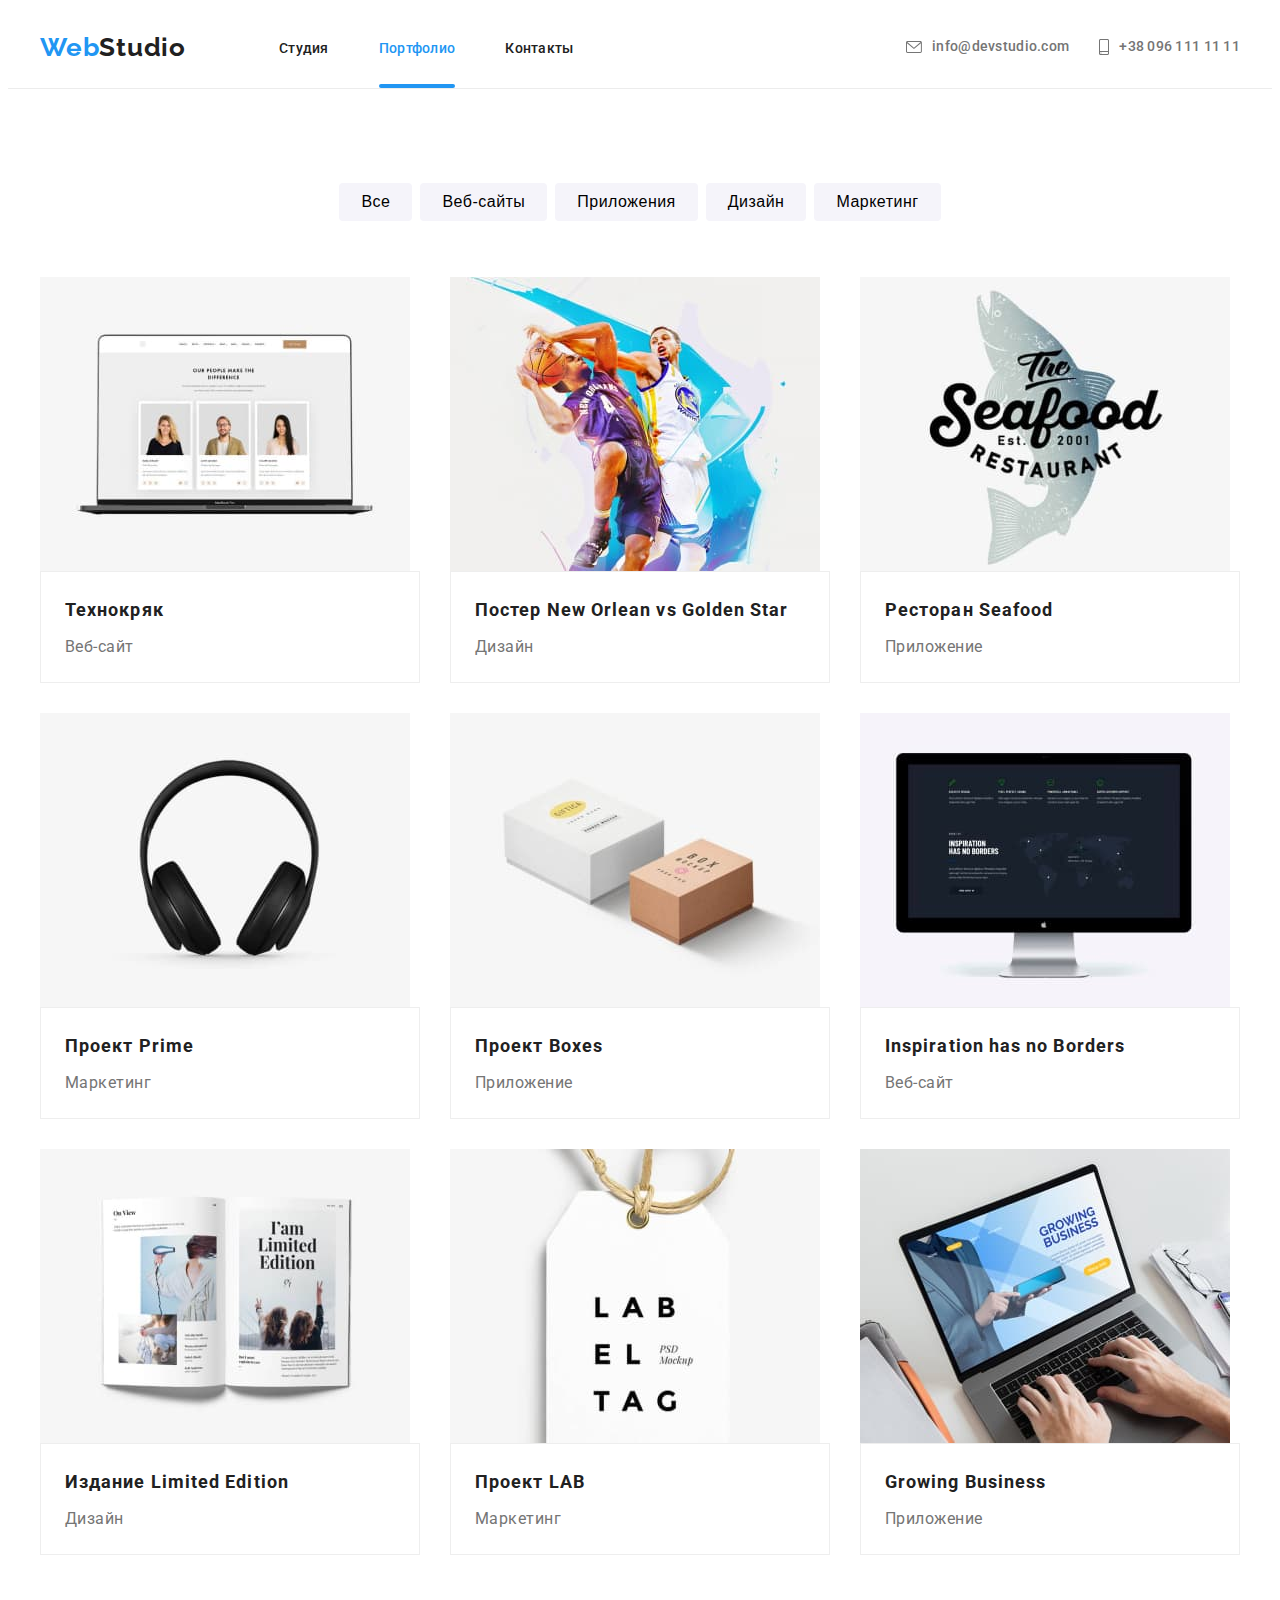
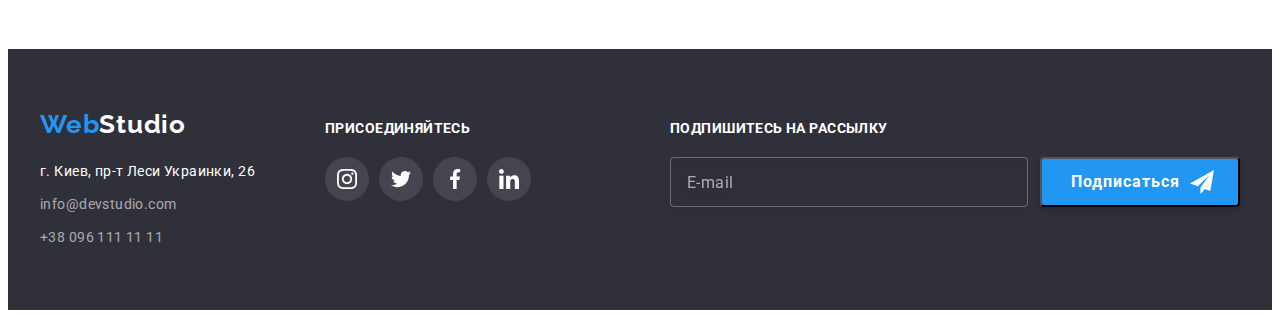
==== commit b473793c: "изменил футер" ====
--- a/portfolio.html
+++ b/portfolio.html
@@ -245,7 +245,7 @@
     </main>
 
     <!--footer-->
-    <footer class="footer">
+      <footer class="footer">
         <div class="footer-conteiner container">
             <div class="footer-conteiner-adress">
                 <div class="footer-conteiner-adress-logo">
@@ -253,8 +253,9 @@
                         <span class="logo-item">Web</span>Studio</a>
                 </div>
 
-                <!--contacts-->
-                <address class="address adress-link-light">
+        <!--contacts-footer-->
+
+                <address id="address" class="address adress-link-light">
 
                     <ul class="address-list list">
                         <li class="address-item">
@@ -272,6 +273,8 @@
                     </ul>
                 </address>
             </div>
+
+        <!--social-footer-->
 
             <div class="social-footer-conteiner">
                 <b class="social-footer-title">
@@ -308,6 +311,18 @@
                     </li>
                 </ul>
             </div>
+
+        <!--subscription-footer-->
+
+            <div class="subscription-container">
+                <b class="subscription-title">Подпишитесь на рассылку</b>
+                <form action="#" class="subscription-form">
+                    <input type="email" name="email-user" class="subscription-input" placeholder="E-mail" required
+                        title="example@gmail.com" />
+                    <button type="submit" class="subscription-btn">Подписаться
+                    </button>
+                </form>
+            </div>
         </div>
     </footer>
 
--- a/css/styles.css
+++ b/css/styles.css
@@ -587,6 +587,7 @@
 
 .footer-conteiner-adress {
   margin-right: 70px;
+
 }
 
 .address-list {
@@ -659,10 +660,11 @@
 .subscription-container {
   width: 570px;
   height: 86px;
-  margin-left: 93px;
+  /* margin-left: 93px; */
+  margin-left: auto;
   }
 
-.subscription-text {
+.subscription-title {
   display: block;
   font-family: var(--main-font);
   font-style: normal;
@@ -674,6 +676,13 @@
   color: var(--color-active-icon);
   margin-bottom: 20px;
 }
+
+.subscription-form {
+ display: flex;
+ align-items: center;
+ justify-content: center;
+}
+
 
 .subscription-input {
   display: inline-block;
@@ -685,7 +694,7 @@
   border-radius: 4px;
   background-color: transparent;
   padding-left: 16px;
-  margin-top: 20px;
+  margin-right: 12px;
 
   font-family: var(--main-font);
   font-style: normal;
@@ -695,6 +704,7 @@
   display: flex;
   align-items: center;
   letter-spacing: 0.03em;
+  cursor: pointer;
  
 }
 
@@ -703,6 +713,7 @@
 }
 
 .subscription-btn {
+position: relative;
 width: 200px;
 height: 50px;
 background: var(--accent-color);
@@ -720,13 +731,31 @@
 text-align: center;
 letter-spacing: 0.06em;
 color: var(--color-active-icon);
-
+cursor: pointer;
+}
+
+.subscription-btn::after{
+  content:"";
+  display: inline-block;
+  margin-left: 10px;
+  width: 24px;
+  height: 24px;
+  background-image: url(../images/icon/send.svg);
+  background-size: contain;
+  background-repeat: no-repeat;
+  background-origin:border-box;
 }
 
 .subscription-icon {
-  margin-left: 10px;
+  position: absolute;
+  top: 50%;
+  right: 28px;
+  transform: translateY(-50%);
   fill: var(--color-active-icon);
-}
+
+}
+
+
 /*==========END FOOTER===========*/
 
 
@@ -872,6 +901,8 @@
   transition: opacity 250ms cubic-bezier(0.4, 0, 0.2, 1),
   visibility 250ms cubic-bezier(0.4, 0, 0.2, 1),
   pointer-events 250ms cubic-bezier(0.4, 0, 0.2, 1);
+  z-index: 999;
+
 }
 
 .modal {
@@ -888,7 +919,7 @@
   border-radius: 4px;
 }
 
-.model-close-btn {
+.modal-close-btn {
   position: absolute;
   top: 8px;
   right: 8px;
@@ -946,13 +977,13 @@
   transition: fill 250ms cubic-bezier(0.4, 0, 0.2, 1);
 }
 
-.model-close-icon: {
+.modal-close-icon {
   fill: #000;
   transition: fill 250ms cubic-bezier(0.4, 0, 0.2, 1);
 }
 
-.model-close-btn:focus .model-close-icon,
-.model-close-btn:hover .model-close-icon  {
+.modal-close-btn:hover .modal-close-icon,
+.modal-close-btn:focus .modal-close-icon  {
   fill: var(--accent-color);
 }
 
@@ -1053,7 +1084,8 @@
 }
 
 .modal-form-term:focus+.modal-form-check-desc::before {
-  outline: 1px solid var(--accent-color);
+  /* outline: 1px solid var(--accent-color); */
+  border: 2px solid var(--accent-color);
 }
 
 .modal-form-btn {
@@ -1073,7 +1105,7 @@
   align-items: center;
   text-align: center;
   letter-spacing: 0.06em;
-  margin: 0 auto;
-
+  align-self: center;
+  
   color: var(--color-active-icon);
 }